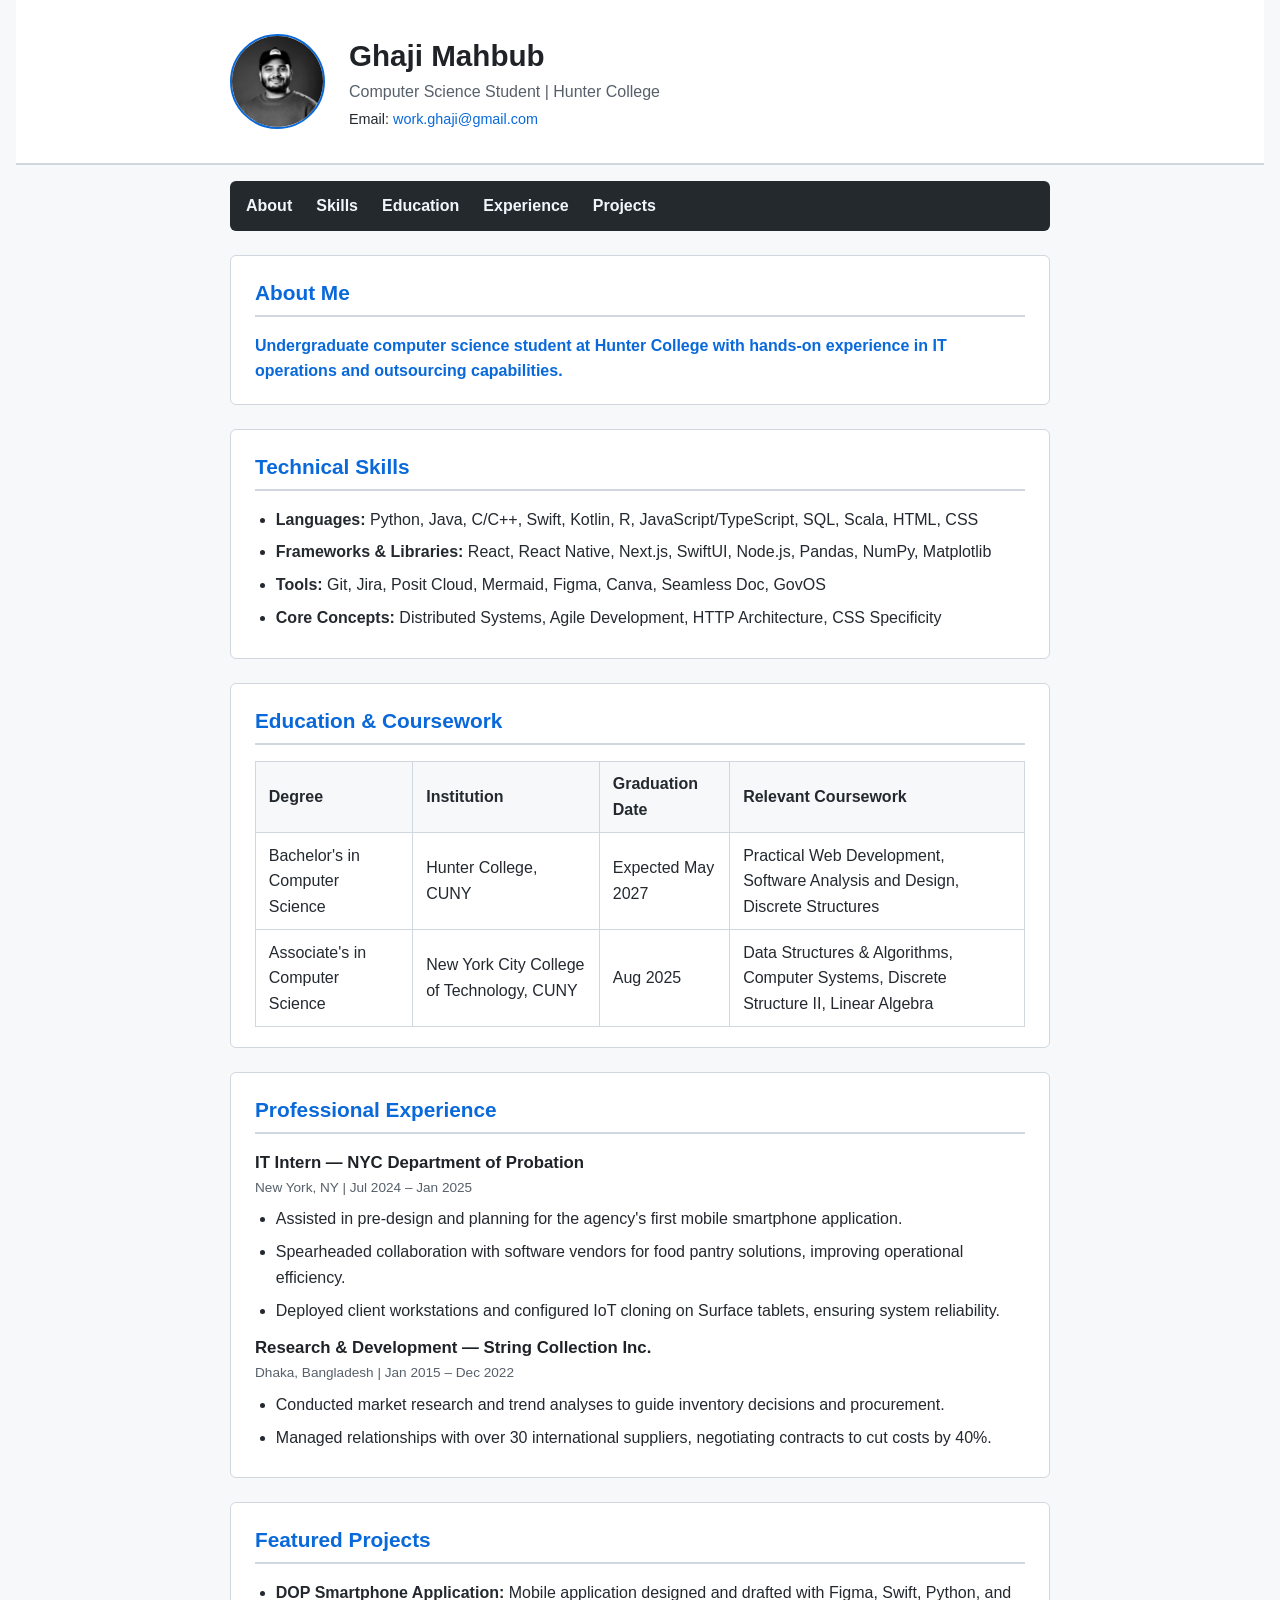
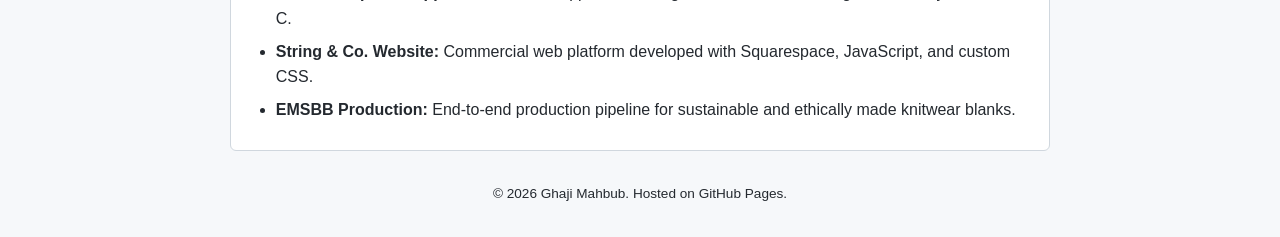
==== index.html @ 5fa1251e "testing" ====
<!DOCTYPE html>
<html lang="en">
<head>
  <meta charset="UTF-8">
  <meta name="viewport" content="width=device-width, initial-scale=1.0">
  <title>Ghaji Mahbub - Resume</title>
  <link rel="stylesheet" href="style.css">
</head>
<body>

  <!-- Header -->
  <header>
    <div class="header-content">
      <img src="assets/headshot.jpeg" alt="Ghaji Mahbub" class="profile-photo">
      <div>
        <h1 id="user-name">Ghaji Mahbub</h1>
        <p class="subtitle">Computer Science Student | Hunter College</p>
        <p class="contact-info">Email: <a href="mailto:work.ghaji@gmail.com">work.ghaji@gmail.com</a></p>
      </div>
    </div>
  </header>

  <!-- Nav -->
  <nav>
    <ul>
      <li><a href="#about">About</a></li>
      <li><a href="#skills">Skills</a></li>
      <li><a href="#education">Education</a></li>
      <li><a href="#experience">Experience</a></li>
      <li><a href="#projects">Projects</a></li>
    </ul>
  </nav>

  <!-- Main -->
  <main>
    <!-- About Section: Targets the CSS Specificity Challenge -->
    <section id="about">
      <h2>About Me</h2>
      <p id="bio-highlight" class="bio-text">
        Undergraduate computer science student at Hunter College with hands-on experience in IT operations and outsourcing capabilities.
      </p>
    </section>

    <!-- Technical Skills Section -->
    <section id="skills">
      <h2>Technical Skills</h2>
      <ul class="skills-list">
        <li><strong>Languages:</strong> Python, Java, C/C++, Swift, Kotlin, R, JavaScript/TypeScript, SQL, Scala, HTML, CSS</li>
        <li><strong>Frameworks &amp; Libraries:</strong> React, React Native, Next.js, SwiftUI, Node.js, Pandas, NumPy, Matplotlib</li>
        <li><strong>Tools:</strong> Git, Jira, Posit Cloud, Mermaid, Figma, Canva, Seamless Doc, GovOS</li>
        <li><strong>Core Concepts:</strong> Distributed Systems, Agile Development, HTTP Architecture, CSS Specificity</li>
      </ul>
    </section>

    <!-- Education Section -->
    <section id="education">
      <h2>Education &amp; Coursework</h2>
      <table class="edu-table">
        <thead>
          <tr>
            <th scope="col">Degree</th>
            <th scope="col">Institution</th>
            <th scope="col">Graduation Date</th>
            <th scope="col">Relevant Coursework</th>
          </tr>
        </thead>
        <tbody>
          <tr>
            <td>Bachelor's in Computer Science</td>
            <td>Hunter College, CUNY</td>
            <td>Expected May 2027</td>
            <td>Practical Web Development, Software Analysis and Design, Discrete Structures</td>
          </tr>
          <tr>
            <td>Associate's in Computer Science</td>
            <td>New York City College of Technology, CUNY</td>
            <td>Aug 2025</td>
            <td>Data Structures &amp; Algorithms, Computer Systems, Discrete Structure II, Linear Algebra</td>
          </tr>
        </tbody>
      </table>
    </section>

    <!-- Professional Experience Section -->
    <section id="experience">
      <h2>Professional Experience</h2>
      <article>
        <h3>IT Intern &mdash; NYC Department of Probation</h3>
        <p class="role-date">New York, NY | Jul 2024 &ndash; Jan 2025</p>
        <ul class="exp-list">
          <li>Assisted in pre-design and planning for the agency's first mobile smartphone application.</li>
          <li>Spearheaded collaboration with software vendors for food pantry solutions, improving operational efficiency.</li>
          <li>Deployed client workstations and configured IoT cloning on Surface tablets, ensuring system reliability.</li>
        </ul>
      </article>

      <article>
        <h3>Research &amp; Development &mdash; String Collection Inc.</h3>
        <p class="role-date">Dhaka, Bangladesh | Jan 2015 &ndash; Dec 2022</p>
        <ul class="exp-list">
          <li>Conducted market research and trend analyses to guide inventory decisions and procurement.</li>
          <li>Managed relationships with over 30 international suppliers, negotiating contracts to cut costs by 40%.</li>
        </ul>
      </article>
    </section>

    <!-- Projects Section -->
    <section id="projects">
      <h2>Featured Projects</h2>
      <ul class="exp-list">
        <li><strong>DOP Smartphone Application:</strong> Mobile application designed and drafted with Figma, Swift, Python, and C.</li>
        <li><strong>String &amp; Co. Website:</strong> Commercial web platform developed with Squarespace, JavaScript, and custom CSS.</li>
        <li><strong>EMSBB Production:</strong> End-to-end production pipeline for sustainable and ethically made knitwear blanks.</li>
      </ul>
    </section>
  </main>

  <!-- Footer -->
  <footer>
    <p>&copy; 2026 Ghaji Mahbub. Hosted on GitHub Pages.</p>
  </footer>

</body>
</html>
---- style.css ----
/* GLOBAL STYLES */
* {
  box-sizing: border-box;
  margin: 0;
  padding: 0;
}

body {
  font-family: Arial, Helvetica, sans-serif;
  line-height: 1.6;
  background-color: #f6f8fa;
  color: #24292f;
  padding: 0 1rem;
}

/* HEADER */
header {
  background-color: #ffffff;
  border-bottom: 2px solid #d0d7de;
  padding: 2rem 1rem;
}

.header-content {
  max-width: 820px;
  margin: 0 auto;
  display: flex;
  align-items: center;
  gap: 1.5rem;
}

.profile-photo {
  width: 95px;
  height: 95px;
  border-radius: 50%;
  object-fit: cover;
  border: 2px solid #0969da;
}

/* ID Selector */
#user-name {
  font-size: 1.85rem;
  color: #1f2328;
}

.subtitle {
  color: #57606a;
  font-size: 1rem;
}

.contact-info {
  font-size: 0.9rem;
  margin-top: 0.2rem;
}

.contact-info a {
  color: #0969da;
  text-decoration: none;
}

.contact-info a:hover {
  text-decoration: underline;
}

/* NAVIGATION */
nav {
  max-width: 820px;
  margin: 1rem auto 1.5rem auto;
  background-color: #24292e;
  border-radius: 6px;
  padding: 0.75rem 1rem;
}

nav ul {
  list-style: none;
  display: flex;
  gap: 1.5rem;
}

nav a {
  color: #f0f6fc;
  text-decoration: none;
  font-weight: 600;
}

nav a:hover {
  text-decoration: underline;
}

/* MAIN CONTENT & SECTIONS */
main {
  max-width: 820px;
  margin: 0 auto;
}

section {
  background-color: #ffffff;
  border: 1px solid #d0d7de;
  border-radius: 6px;
  padding: 1.25rem 1.5rem;
  margin-bottom: 1.5rem;
}

h2 {
  font-size: 1.3rem;
  color: #0969da;
  border-bottom: 2px solid #d0d7de;
  padding-bottom: 0.35rem;
  margin-bottom: 1rem;
}

h3 {
  font-size: 1.05rem;
  color: #1f2328;
  margin-top: 0.75rem;
}

.role-date {
  font-size: 0.85rem;
  color: #57606a;
  margin-bottom: 0.5rem;
}

.skills-list, .exp-list {
  padding-left: 1.3rem;
  margin-top: 0.4rem;
}

.skills-list li, .exp-list li {
  margin-bottom: 0.45rem;
}

/* TABLE STYLING */
.edu-table {
  width: 100%;
  border-collapse: collapse;
  margin-top: 0.5rem;
}

.edu-table th, .edu-table td {
  border: 1px solid #d0d7de;
  padding: 0.6rem 0.8rem;
  text-align: left;
}

.edu-table th {
  background-color: #f6f8fa;
  font-weight: 600;
}

p {
  color: #24292f;
  font-weight: 400;
}

.bio-text {
  color: #cf222e;
  font-weight: 500;
}

#bio-highlight {
  color: #0969da;
  font-weight: 600;
}

/* FOOTER */
footer {
  max-width: 820px;
  margin: 2rem auto;
  text-align: center;
  font-size: 0.85rem;
  color: #57606a;
}
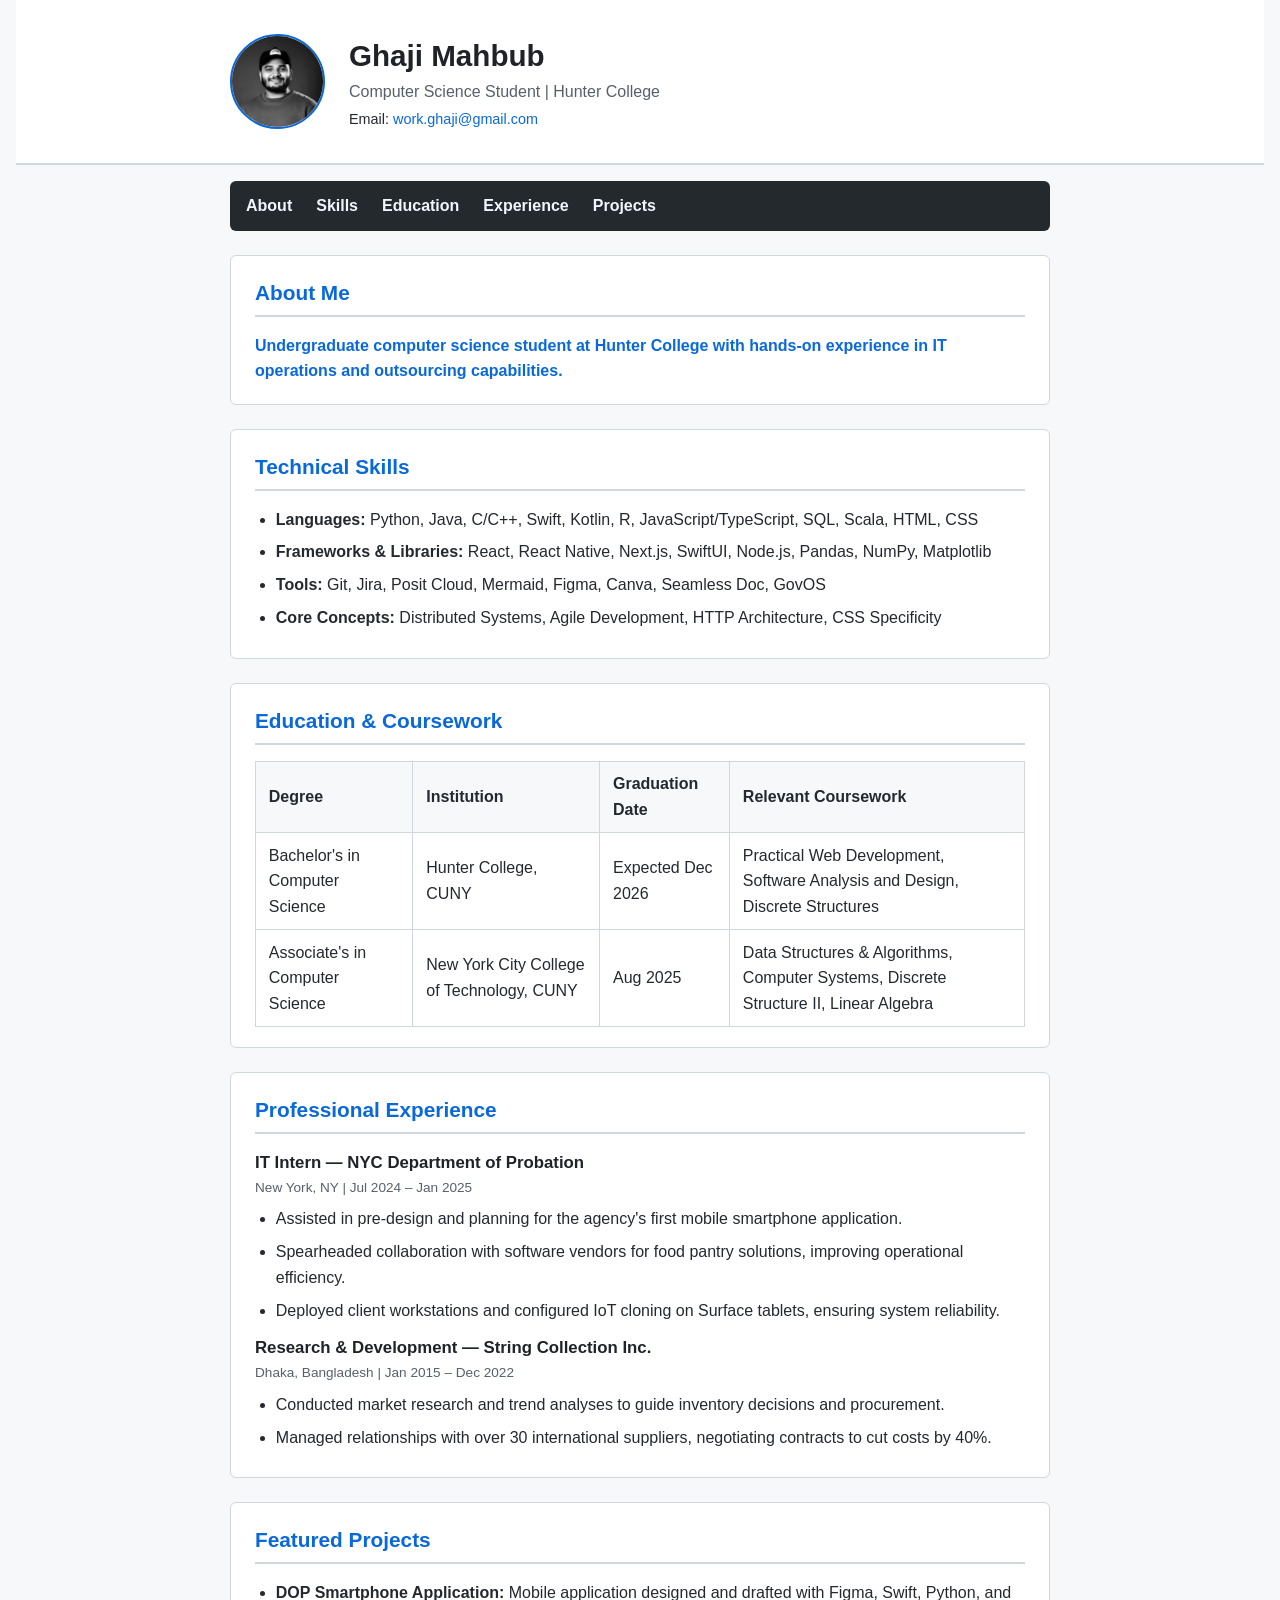
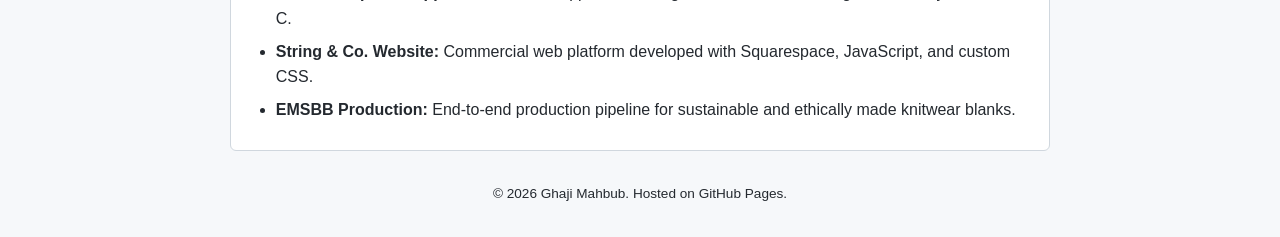
==== commit 9fb0ae21: "testing" ====
--- a/index.html
+++ b/index.html
@@ -68,7 +68,7 @@
           <tr>
             <td>Bachelor's in Computer Science</td>
             <td>Hunter College, CUNY</td>
-            <td>Expected May 2027</td>
+            <td>Expected Dec 2026</td>
             <td>Practical Web Development, Software Analysis and Design, Discrete Structures</td>
           </tr>
           <tr>
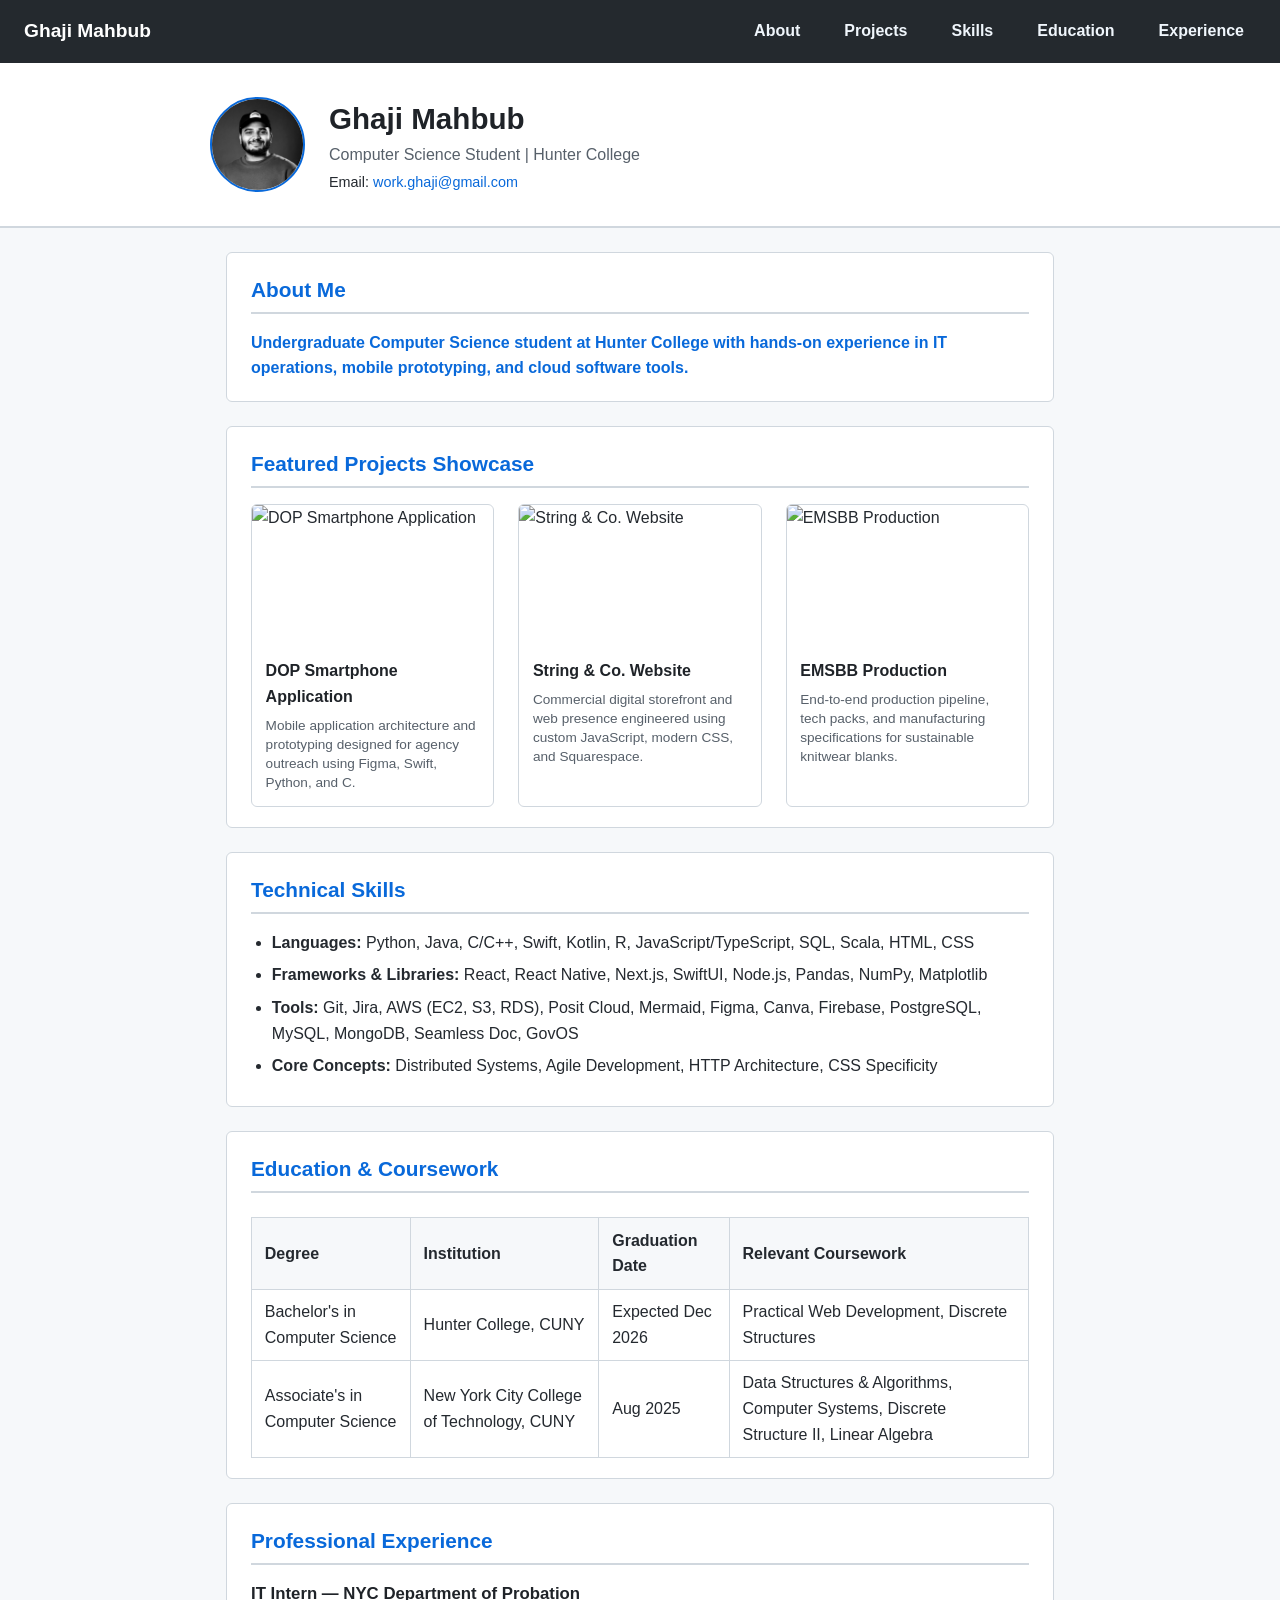
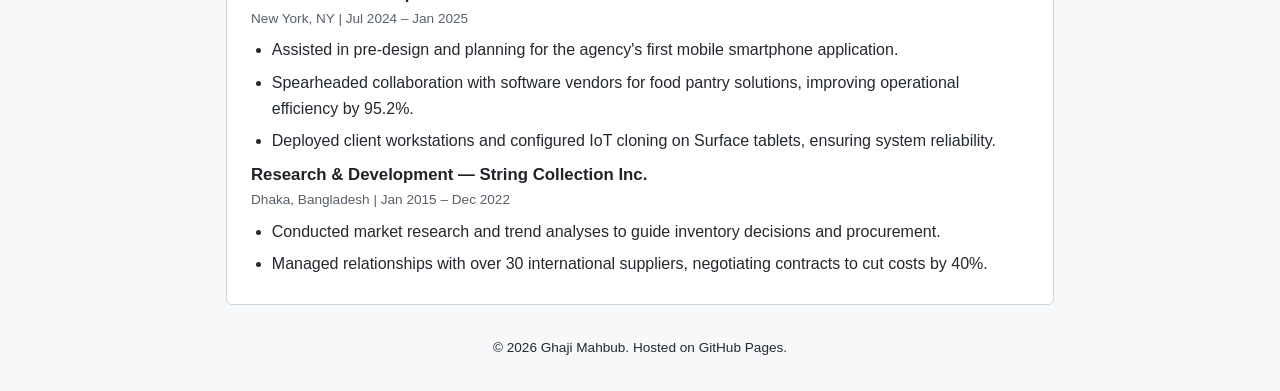
==== commit 08617dcd: "Assignment 2 Moved Assignment 1 to local folder and uploaded Assignment 2" ====
--- a/index.html
+++ b/index.html
@@ -1,17 +1,39 @@
+<!--Ghaji Mahbub
+EMPLID 24127489
+CSCI 39548
+Assignment 2
+Professor Arezoo Bybordi-->
+
 <!DOCTYPE html>
 <html lang="en">
 <head>
   <meta charset="UTF-8">
   <meta name="viewport" content="width=device-width, initial-scale=1.0">
-  <title>Ghaji Mahbub - Resume</title>
+  <title>Ghaji Mahbub - Resume &amp; Portfolio</title>
   <link rel="stylesheet" href="style.css">
 </head>
 <body>
 
+  <!-- Flexbox -->
+
+  <nav class="navbar">
+    <div class="nav-logo">
+      <a href="#about">Ghaji Mahbub</a>
+    </div>
+    <ul class="nav-links">
+      <li><a href="#about">About</a></li>
+      <li><a href="#projects">Projects</a></li>
+      <li><a href="#skills">Skills</a></li>
+      <li><a href="#education">Education</a></li>
+      <li><a href="#experience">Experience</a></li>
+    </ul>
+  </nav>
+
   <!-- Header -->
+
   <header>
     <div class="header-content">
-      <img src="assets/headshot.jpeg" alt="Ghaji Mahbub" class="profile-photo">
+      <img src="assets/profile.jpg" alt="Ghaji Mahbub Headshot" class="profile-photo">
       <div>
         <h1 id="user-name">Ghaji Mahbub</h1>
         <p class="subtitle">Computer Science Student | Hunter College</p>
@@ -20,68 +42,103 @@
     </div>
   </header>
 
-  <!-- Nav -->
-  <nav>
-    <ul>
-      <li><a href="#about">About</a></li>
-      <li><a href="#skills">Skills</a></li>
-      <li><a href="#education">Education</a></li>
-      <li><a href="#experience">Experience</a></li>
-      <li><a href="#projects">Projects</a></li>
-    </ul>
-  </nav>
+  <!-- Main -->
 
-  <!-- Main -->
   <main>
-    <!-- About Section: Targets the CSS Specificity Challenge -->
+
+    <!-- About Section -->
+
     <section id="about">
       <h2>About Me</h2>
       <p id="bio-highlight" class="bio-text">
-        Undergraduate computer science student at Hunter College with hands-on experience in IT operations and outsourcing capabilities.
+        Undergraduate Computer Science student at Hunter College with hands-on experience in IT operations, mobile prototyping, and cloud software tools.
       </p>
     </section>
 
+    <!-- CSS Grid Projects Showcase 3 Column Desktop Grid -->
+
+    <section id="projects">
+      <h2>Featured Projects Showcase</h2>
+      <div class="projects-grid">
+
+        <!-- Project 1 -->
+
+        <article class="project-card">
+          <img src="https://images.unsplash.com/photo-1512941937669-90a1b58e7e9c?auto=format&fit=crop&w=600&q=80" alt="DOP Smartphone Application" class="project-img">
+          <div class="project-body">
+            <h3>DOP Smartphone Application</h3>
+            <p>Mobile application architecture and prototyping designed for agency outreach using Figma, Swift, Python, and C.</p>
+          </div>
+        </article>
+
+        <!-- Project 2 -->
+
+        <article class="project-card">
+          <img src="https://images.unsplash.com/photo-1460925895917-afdab827c52f?auto=format&fit=crop&w=600&q=80" alt="String & Co. Website" class="project-img">
+          <div class="project-body">
+            <h3>String &amp; Co. Website</h3>
+            <p>Commercial digital storefront and web presence engineered using custom JavaScript, modern CSS, and Squarespace.</p>
+          </div>
+        </article>
+
+        <!-- Project 3 -->
+
+        <article class="project-card">
+          <img src="https://images.unsplash.com/photo-1558769132-cb1aea458c5e?auto=format&fit=crop&w=600&q=80" alt="EMSBB Production" class="project-img">
+          <div class="project-body">
+            <h3>EMSBB Production</h3>
+            <p>End-to-end production pipeline, tech packs, and manufacturing specifications for sustainable knitwear blanks.</p>
+          </div>
+        </article>
+      </div>
+    </section>
+
     <!-- Technical Skills Section -->
+
     <section id="skills">
       <h2>Technical Skills</h2>
       <ul class="skills-list">
         <li><strong>Languages:</strong> Python, Java, C/C++, Swift, Kotlin, R, JavaScript/TypeScript, SQL, Scala, HTML, CSS</li>
         <li><strong>Frameworks &amp; Libraries:</strong> React, React Native, Next.js, SwiftUI, Node.js, Pandas, NumPy, Matplotlib</li>
-        <li><strong>Tools:</strong> Git, Jira, Posit Cloud, Mermaid, Figma, Canva, Seamless Doc, GovOS</li>
+        <li><strong>Tools:</strong> Git, Jira, AWS (EC2, S3, RDS), Posit Cloud, Mermaid, Figma, Canva, Firebase, PostgreSQL, MySQL, MongoDB, Seamless Doc, GovOS</li>
         <li><strong>Core Concepts:</strong> Distributed Systems, Agile Development, HTTP Architecture, CSS Specificity</li>
       </ul>
     </section>
 
     <!-- Education Section -->
+
     <section id="education">
       <h2>Education &amp; Coursework</h2>
-      <table class="edu-table">
-        <thead>
-          <tr>
-            <th scope="col">Degree</th>
-            <th scope="col">Institution</th>
-            <th scope="col">Graduation Date</th>
-            <th scope="col">Relevant Coursework</th>
-          </tr>
-        </thead>
-        <tbody>
-          <tr>
-            <td>Bachelor's in Computer Science</td>
-            <td>Hunter College, CUNY</td>
-            <td>Expected Dec 2026</td>
-            <td>Practical Web Development, Software Analysis and Design, Discrete Structures</td>
-          </tr>
-          <tr>
-            <td>Associate's in Computer Science</td>
-            <td>New York City College of Technology, CUNY</td>
-            <td>Aug 2025</td>
-            <td>Data Structures &amp; Algorithms, Computer Systems, Discrete Structure II, Linear Algebra</td>
-          </tr>
-        </tbody>
-      </table>
+      <div class="table-container">
+        <table class="edu-table">
+          <thead>
+            <tr>
+              <th scope="col">Degree</th>
+              <th scope="col">Institution</th>
+              <th scope="col">Graduation Date</th>
+              <th scope="col">Relevant Coursework</th>
+            </tr>
+          </thead>
+          <tbody>
+            <tr>
+              <td>Bachelor's in Computer Science</td>
+              <td>Hunter College, CUNY</td>
+              <td>Expected Dec 2026</td>
+              <td>Practical Web Development, Discrete Structures</td>
+            </tr>
+            <tr>
+              <td>Associate's in Computer Science</td>
+              <td>New York City College of Technology, CUNY</td>
+              <td>Aug 2025</td>
+              <td>Data Structures &amp; Algorithms, Computer Systems, Discrete Structure II, Linear Algebra</td>
+            </tr>
+          </tbody>
+        </table>
+      </div>
     </section>
 
     <!-- Professional Experience Section -->
+
     <section id="experience">
       <h2>Professional Experience</h2>
       <article>
@@ -89,7 +146,7 @@
         <p class="role-date">New York, NY | Jul 2024 &ndash; Jan 2025</p>
         <ul class="exp-list">
           <li>Assisted in pre-design and planning for the agency's first mobile smartphone application.</li>
-          <li>Spearheaded collaboration with software vendors for food pantry solutions, improving operational efficiency.</li>
+          <li>Spearheaded collaboration with software vendors for food pantry solutions, improving operational efficiency by 95.2%.</li>
           <li>Deployed client workstations and configured IoT cloning on Surface tablets, ensuring system reliability.</li>
         </ul>
       </article>
@@ -103,19 +160,10 @@
         </ul>
       </article>
     </section>
-
-    <!-- Projects Section -->
-    <section id="projects">
-      <h2>Featured Projects</h2>
-      <ul class="exp-list">
-        <li><strong>DOP Smartphone Application:</strong> Mobile application designed and drafted with Figma, Swift, Python, and C.</li>
-        <li><strong>String &amp; Co. Website:</strong> Commercial web platform developed with Squarespace, JavaScript, and custom CSS.</li>
-        <li><strong>EMSBB Production:</strong> End-to-end production pipeline for sustainable and ethically made knitwear blanks.</li>
-      </ul>
-    </section>
   </main>
 
   <!-- Footer -->
+
   <footer>
     <p>&copy; 2026 Ghaji Mahbub. Hosted on GitHub Pages.</p>
   </footer>
--- a/style.css
+++ b/style.css
@@ -1,4 +1,9 @@
-/* GLOBAL STYLES */
+/* Ghaji Mahbub
+EMPLID 24127489
+CSCI 39548
+Assignment 2
+Professor Arezoo Bybordi */
+
 * {
   box-sizing: border-box;
   margin: 0;
@@ -10,10 +15,51 @@
   line-height: 1.6;
   background-color: #f6f8fa;
   color: #24292f;
-  padding: 0 1rem;
+}
+
+/* Flexbox */
+
+.navbar {
+  display: flex;
+  justify-content: space-between;
+  align-items: center;
+  background-color: #24292e;
+  padding: 1rem 1.5rem;
+  position: sticky;
+  top: 0;
+  z-index: 1000;
+}
+
+.nav-logo a {
+  color: #ffffff;
+  font-size: 1.2rem;
+  font-weight: 700;
+  text-decoration: none;
+}
+
+.nav-links {
+  display: flex;
+  list-style: none;
+  gap: 1.25rem;
+  align-items: center;
+}
+
+.nav-links a {
+  color: #f0f6fc;
+  text-decoration: none;
+  font-weight: 600;
+  padding: 0.4rem 0.75rem;
+  border-radius: 4px;
+  transition: background-color 0.2s ease, color 0.2s ease;
+}
+
+.nav-links a:hover {
+  background-color: #0969da;
+  color: #ffffff;
 }
 
 /* HEADER */
+
 header {
   background-color: #ffffff;
   border-bottom: 2px solid #d0d7de;
@@ -21,7 +67,7 @@
 }
 
 .header-content {
-  max-width: 820px;
+  max-width: 860px;
   margin: 0 auto;
   display: flex;
   align-items: center;
@@ -34,9 +80,9 @@
   border-radius: 50%;
   object-fit: cover;
   border: 2px solid #0969da;
-}
-
-/* ID Selector */
+  flex-shrink: 0;
+}
+
 #user-name {
   font-size: 1.85rem;
   color: #1f2328;
@@ -61,35 +107,12 @@
   text-decoration: underline;
 }
 
-/* NAVIGATION */
-nav {
-  max-width: 820px;
-  margin: 1rem auto 1.5rem auto;
-  background-color: #24292e;
-  border-radius: 6px;
-  padding: 0.75rem 1rem;
-}
-
-nav ul {
-  list-style: none;
-  display: flex;
-  gap: 1.5rem;
-}
-
-nav a {
-  color: #f0f6fc;
-  text-decoration: none;
-  font-weight: 600;
-}
-
-nav a:hover {
-  text-decoration: underline;
-}
-
-/* MAIN CONTENT & SECTIONS */
+/* Main content and sections */
+
 main {
-  max-width: 820px;
-  margin: 0 auto;
+  max-width: 860px;
+  margin: 1.5rem auto;
+  padding: 0 1rem;
 }
 
 section {
@@ -111,7 +134,7 @@
 h3 {
   font-size: 1.05rem;
   color: #1f2328;
-  margin-top: 0.75rem;
+  margin-top: 0.5rem;
 }
 
 .role-date {
@@ -129,7 +152,56 @@
   margin-bottom: 0.45rem;
 }
 
-/* TABLE STYLING */
+/* CSS grid (Desktop) */
+
+.projects-grid {
+  display: grid;
+  grid-template-columns: repeat(3, 1fr);
+  grid-gap: 1.5rem;
+  margin-top: 0.5rem;
+}
+
+.project-card {
+  background-color: #ffffff;
+  border: 1px solid #d0d7de;
+  border-radius: 6px;
+  overflow: hidden;
+  display: flex;
+  flex-direction: column;
+}
+
+.project-img {
+  width: 100%;
+  height: 140px;
+  object-fit: cover;
+  display: block;
+}
+
+.project-body {
+  padding: 0.85rem;
+  display: flex;
+  flex-direction: column;
+  flex-grow: 1;
+}
+
+.project-body h3 {
+  margin-top: 0;
+  margin-bottom: 0.4rem;
+  font-size: 1rem;
+}
+
+.project-body p {
+  font-size: 0.85rem;
+  color: #57606a;
+  line-height: 1.4;
+}
+
+/* Table Styling */
+
+.table-container {
+  overflow-x: auto;
+}
+
 .edu-table {
   width: 100%;
   border-collapse: collapse;
@@ -163,10 +235,75 @@
 }
 
 /* FOOTER */
+
 footer {
-  max-width: 820px;
+  max-width: 860px;
   margin: 2rem auto;
   text-align: center;
   font-size: 0.85rem;
   color: #57606a;
+}
+
+
+   /* Responsive Media Queries (Mobile) */
+
+@media (max-width: 768px) {
+
+  /* Mobile - Links stack vertically */
+
+  .navbar {
+    flex-direction: column;
+    align-items: flex-start;
+    gap: 0.75rem;
+    padding: 1rem;
+  }
+
+  .nav-links {
+    flex-direction: column;
+    width: 100%;
+    gap: 0.4rem;
+  }
+
+  .nav-links li {
+    width: 100%;
+  }
+
+  .nav-links a {
+    display: block;
+    width: 100%;
+    padding: 0.5rem;
+  }
+
+  /* Header which wraps cleanly */
+
+  .header-content {
+    flex-direction: column;
+    text-align: center;
+    gap: 1rem;
+  }
+
+  /* Mobile - 3 column grid collapses to 1 column layout */
+
+  .projects-grid {
+    grid-template-columns: 1fr;
+    grid-gap: 1.25rem;
+  }
+
+  .project-img {
+    height: 180px;
+  }
+
+  /* Typography adjustments for mobile readability */
+
+  #user-name {
+    font-size: 1.5rem;
+  }
+
+  .subtitle {
+    font-size: 0.95rem;
+  }
+
+  h2 {
+    font-size: 1.15rem;
+  }
 }
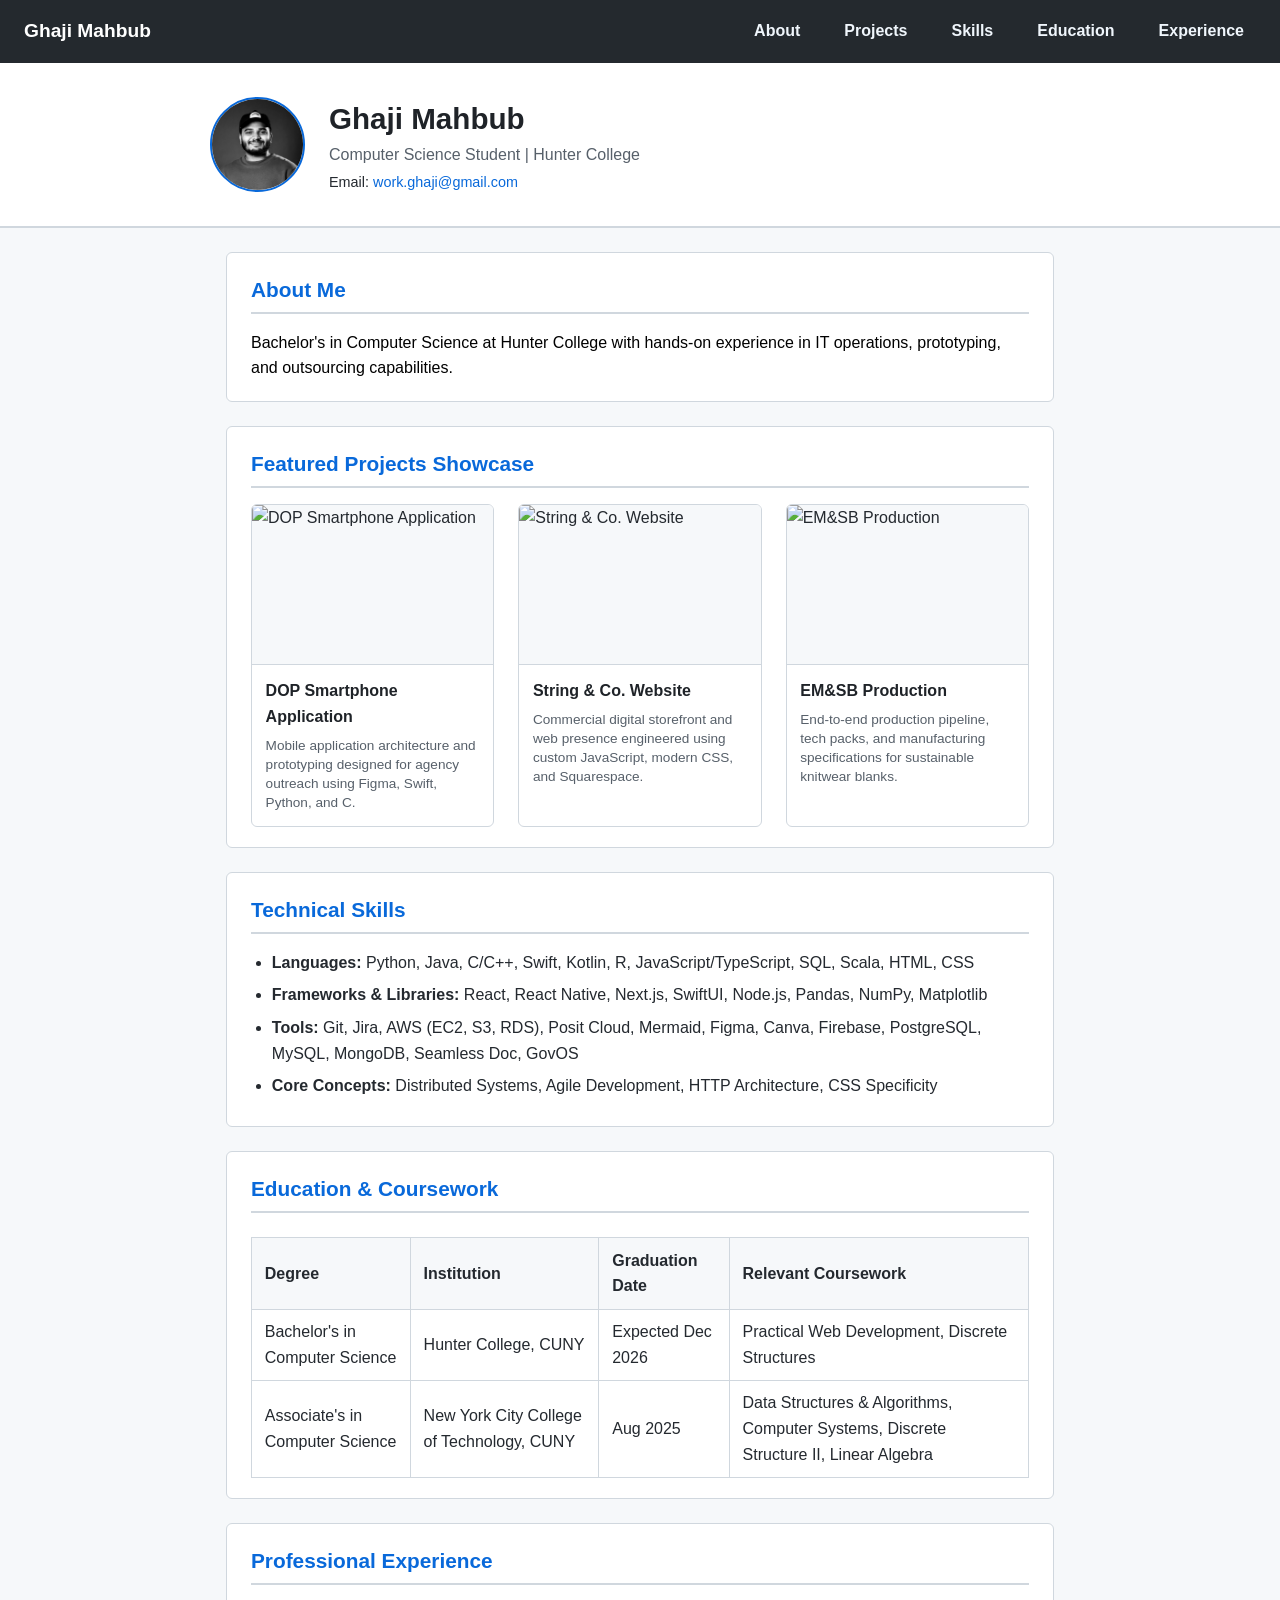
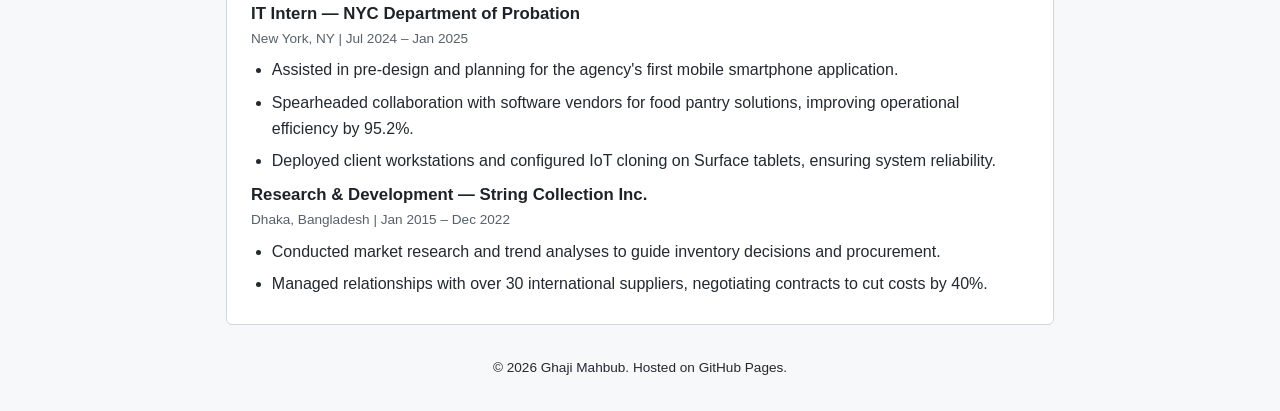
==== commit 7c200851: "Assignement 2 Adjusted and fixed project images" ====
--- a/index.html
+++ b/index.html
@@ -33,7 +33,7 @@
 
   <header>
     <div class="header-content">
-      <img src="assets/profile.jpg" alt="Ghaji Mahbub Headshot" class="profile-photo">
+      <img src="assets/headshot.jpeg" alt="Ghaji Mahbub Headshot" class="profile-photo">
       <div>
         <h1 id="user-name">Ghaji Mahbub</h1>
         <p class="subtitle">Computer Science Student | Hunter College</p>
@@ -51,7 +51,7 @@
     <section id="about">
       <h2>About Me</h2>
       <p id="bio-highlight" class="bio-text">
-        Undergraduate Computer Science student at Hunter College with hands-on experience in IT operations, mobile prototyping, and cloud software tools.
+        Bachelor's in Computer Science at Hunter College with hands-on experience in IT operations, prototyping, and outsourcing capabilities.
       </p>
     </section>
 
@@ -64,7 +64,7 @@
         <!-- Project 1 -->
 
         <article class="project-card">
-          <img src="https://images.unsplash.com/photo-1512941937669-90a1b58e7e9c?auto=format&fit=crop&w=600&q=80" alt="DOP Smartphone Application" class="project-img">
+          <img src="assets/dop.jpg" alt="DOP Smartphone Application" class="project-img">
           <div class="project-body">
             <h3>DOP Smartphone Application</h3>
             <p>Mobile application architecture and prototyping designed for agency outreach using Figma, Swift, Python, and C.</p>
@@ -74,7 +74,7 @@
         <!-- Project 2 -->
 
         <article class="project-card">
-          <img src="https://images.unsplash.com/photo-1460925895917-afdab827c52f?auto=format&fit=crop&w=600&q=80" alt="String & Co. Website" class="project-img">
+          <img src="assets/string.jpg" alt="String & Co. Website" class="project-img">
           <div class="project-body">
             <h3>String &amp; Co. Website</h3>
             <p>Commercial digital storefront and web presence engineered using custom JavaScript, modern CSS, and Squarespace.</p>
@@ -84,9 +84,9 @@
         <!-- Project 3 -->
 
         <article class="project-card">
-          <img src="https://images.unsplash.com/photo-1558769132-cb1aea458c5e?auto=format&fit=crop&w=600&q=80" alt="EMSBB Production" class="project-img">
+          <img src="assets/emsb.png" alt="EM&SB Production" class="project-img">
           <div class="project-body">
-            <h3>EMSBB Production</h3>
+            <h3>EM&SB Production</h3>
             <p>End-to-end production pipeline, tech packs, and manufacturing specifications for sustainable knitwear blanks.</p>
           </div>
         </article>
--- a/style.css
+++ b/style.css
@@ -170,10 +170,15 @@
   flex-direction: column;
 }
 
+/* Image Sizing */
+
 .project-img {
   width: 100%;
-  height: 140px;
+  height: 160px;
   object-fit: cover;
+  object-position: center;
+  background-color: #f6f8fa;
+  border-bottom: 1px solid #d0d7de;
   display: block;
 }
 
@@ -230,8 +235,8 @@
 }
 
 #bio-highlight {
-  color: #0969da;
-  font-weight: 600;
+  color: #000000;
+  font-weight: 500;
 }
 
 /* FOOTER */
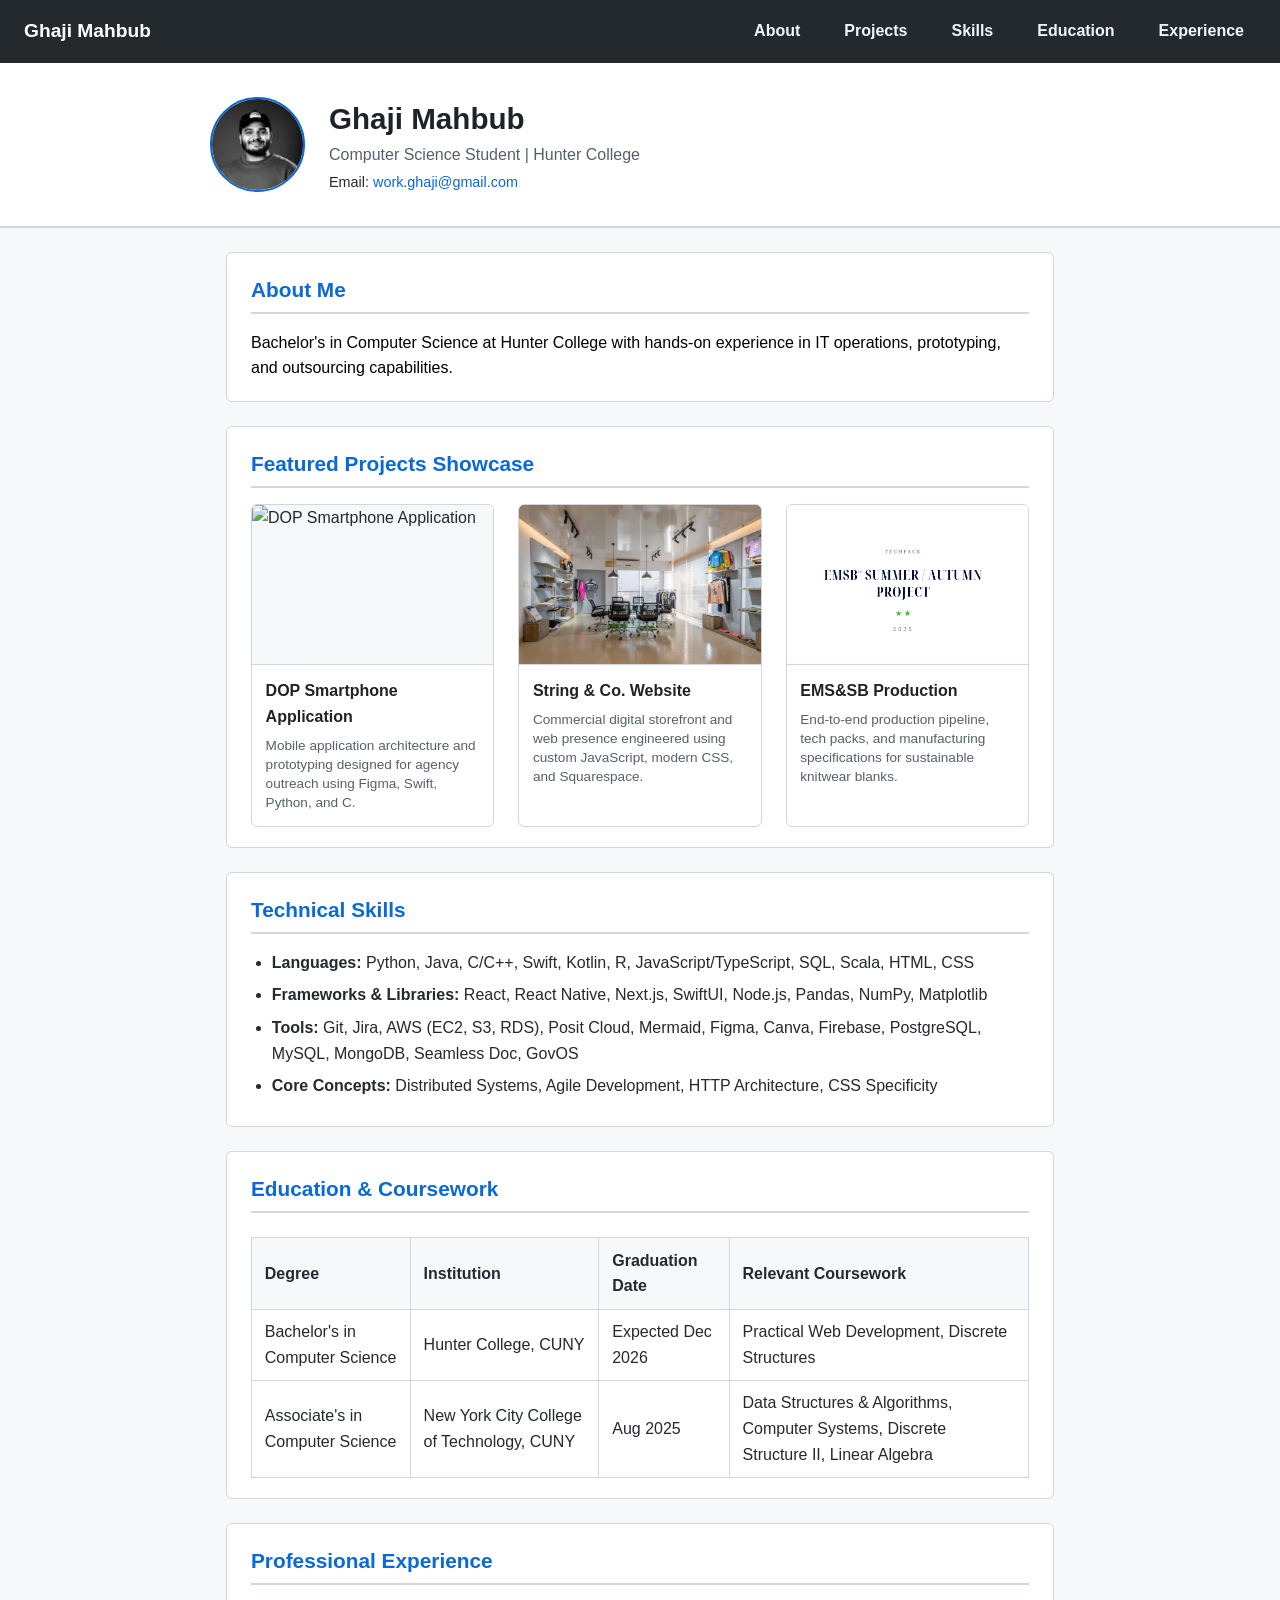
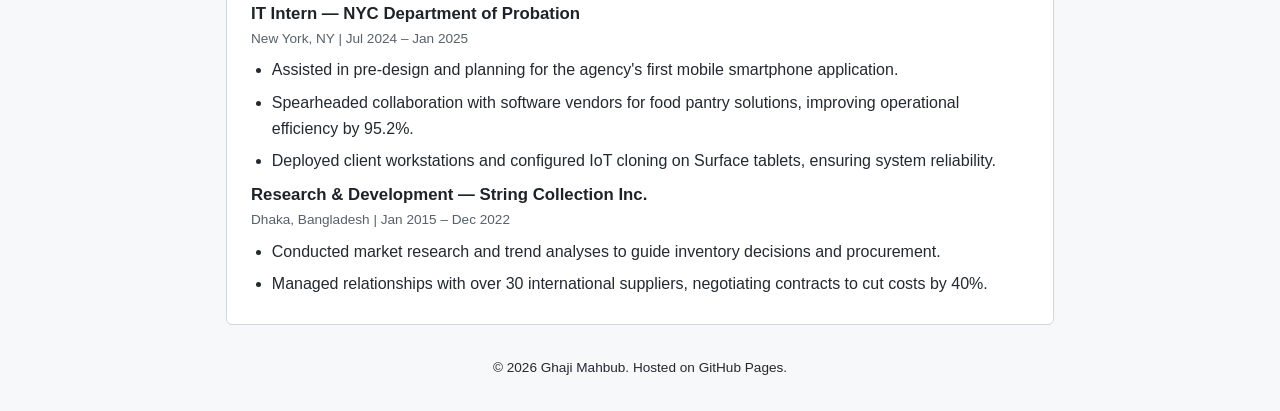
==== commit 07bf29b2: "Assignment 2 Readjusted project showcase sizes" ====
--- a/index.html
+++ b/index.html
@@ -62,7 +62,7 @@
       <div class="projects-grid">
 
         <!-- Project 1 -->
-
+         
         <article class="project-card">
           <img src="assets/dop.jpg" alt="DOP Smartphone Application" class="project-img">
           <div class="project-body">
@@ -72,9 +72,8 @@
         </article>
 
         <!-- Project 2 -->
-
         <article class="project-card">
-          <img src="assets/string.jpg" alt="String & Co. Website" class="project-img">
+          <img src="assets/string.jpg" alt="String &amp; Co. Website" class="project-img">
           <div class="project-body">
             <h3>String &amp; Co. Website</h3>
             <p>Commercial digital storefront and web presence engineered using custom JavaScript, modern CSS, and Squarespace.</p>
@@ -82,11 +81,10 @@
         </article>
 
         <!-- Project 3 -->
-
         <article class="project-card">
-          <img src="assets/emsb.png" alt="EM&SB Production" class="project-img">
+          <img src="assets/emsb.png" alt="EMS&amp;SB Production" class="project-img">
           <div class="project-body">
-            <h3>EM&SB Production</h3>
+            <h3>EMS&amp;SB Production</h3>
             <p>End-to-end production pipeline, tech packs, and manufacturing specifications for sustainable knitwear blanks.</p>
           </div>
         </article>
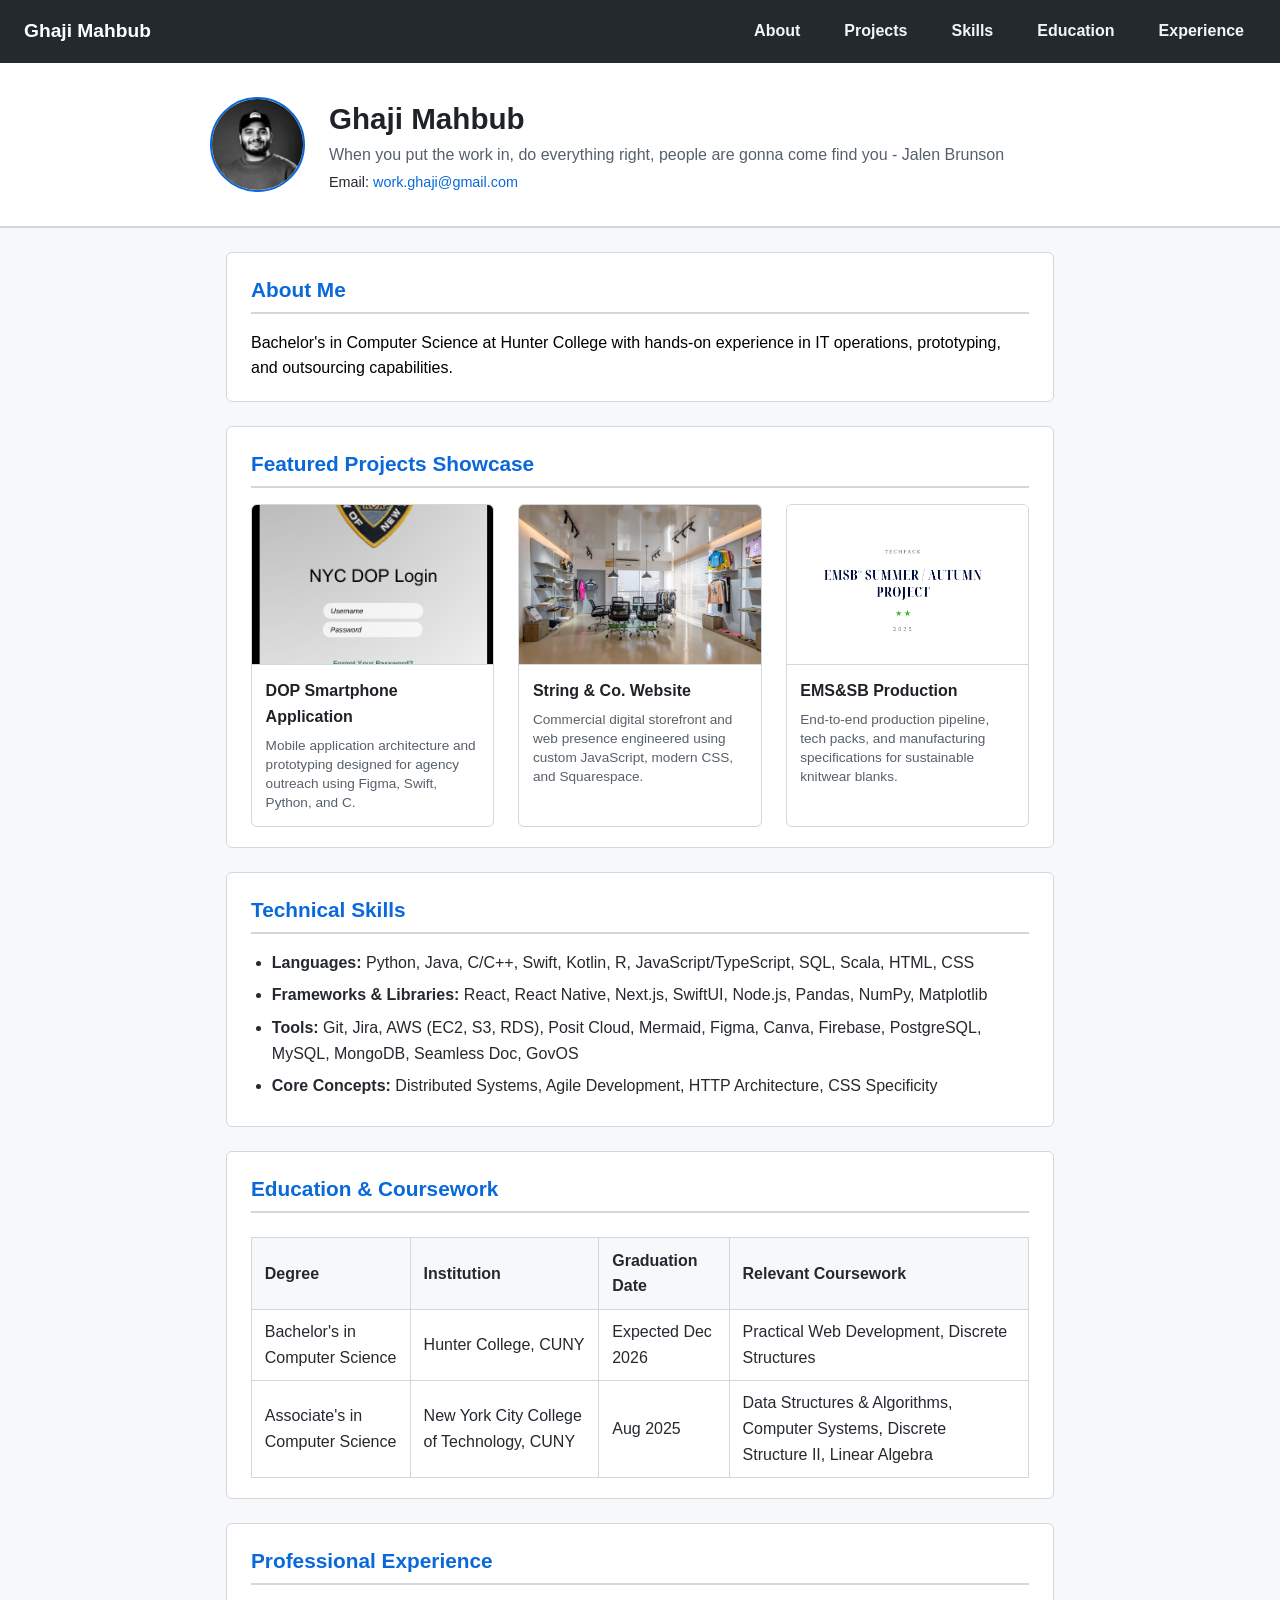
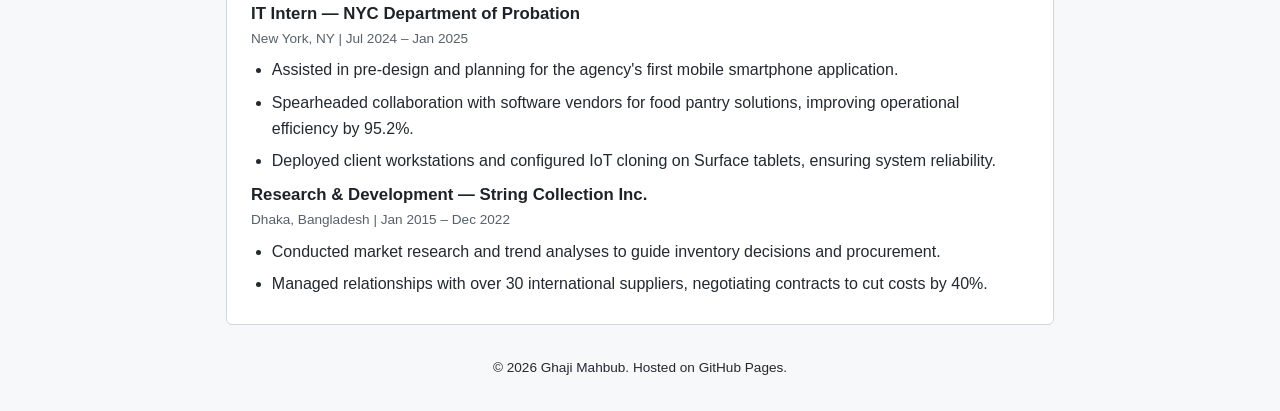
==== commit 88b1af4a: "Assignment 2 fixed image file format" ====
--- a/index.html
+++ b/index.html
@@ -36,7 +36,7 @@
       <img src="assets/headshot.jpeg" alt="Ghaji Mahbub Headshot" class="profile-photo">
       <div>
         <h1 id="user-name">Ghaji Mahbub</h1>
-        <p class="subtitle">Computer Science Student | Hunter College</p>
+        <p class="subtitle">When you put the work in, do everything right, people are gonna come find you - Jalen Brunson</p>
         <p class="contact-info">Email: <a href="mailto:work.ghaji@gmail.com">work.ghaji@gmail.com</a></p>
       </div>
     </div>
@@ -62,9 +62,9 @@
       <div class="projects-grid">
 
         <!-- Project 1 -->
-         
+
         <article class="project-card">
-          <img src="assets/dop.jpg" alt="DOP Smartphone Application" class="project-img">
+          <img src="assets/dop.png" alt="DOP Smartphone Application" class="project-img">
           <div class="project-body">
             <h3>DOP Smartphone Application</h3>
             <p>Mobile application architecture and prototyping designed for agency outreach using Figma, Swift, Python, and C.</p>
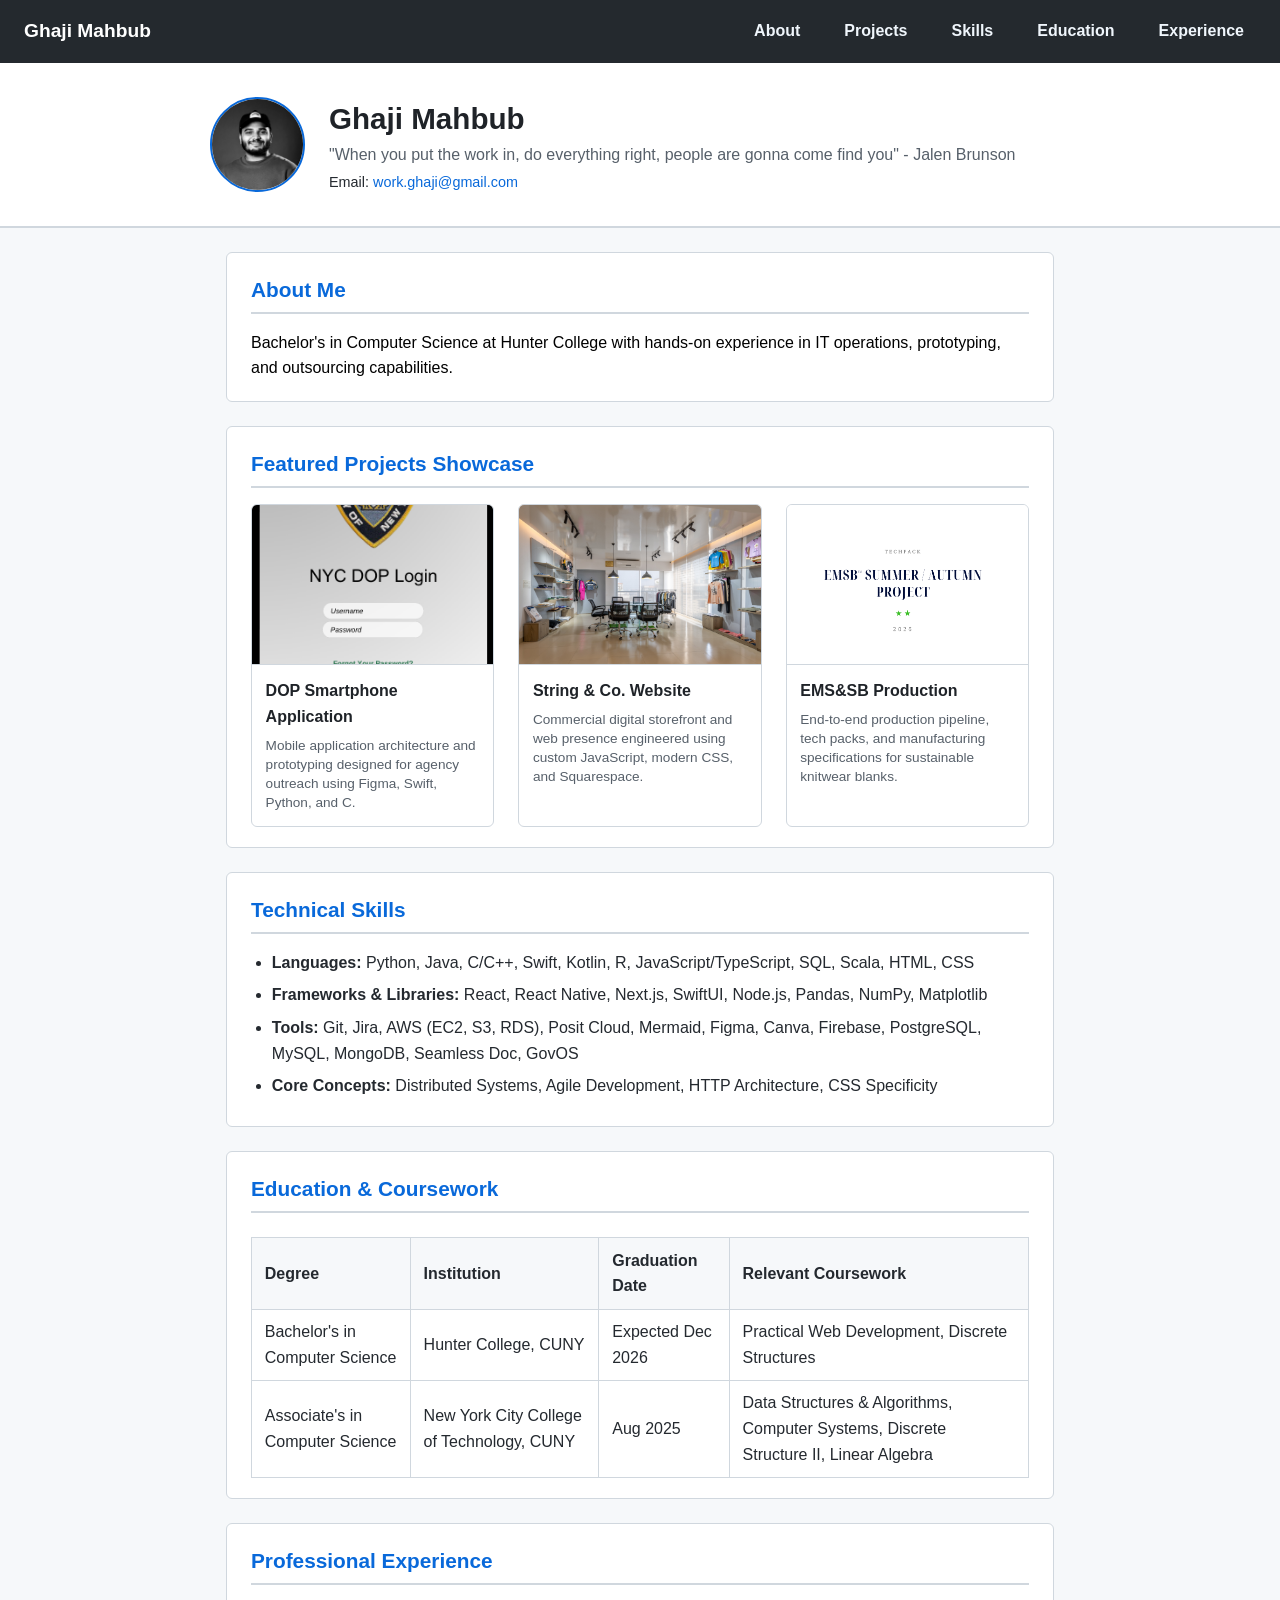
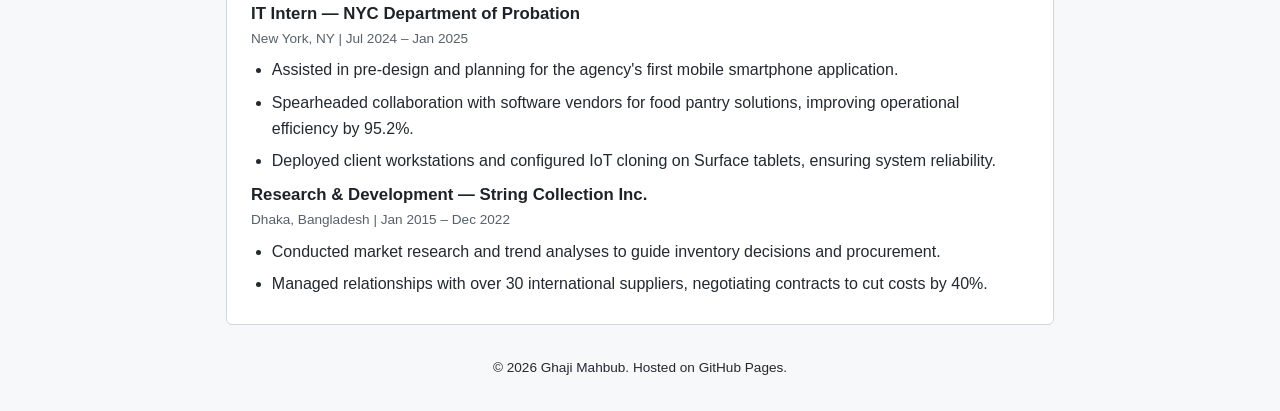
==== commit 93914982: "Update index.html" ====
--- a/index.html
+++ b/index.html
@@ -36,7 +36,7 @@
       <img src="assets/headshot.jpeg" alt="Ghaji Mahbub Headshot" class="profile-photo">
       <div>
         <h1 id="user-name">Ghaji Mahbub</h1>
-        <p class="subtitle">When you put the work in, do everything right, people are gonna come find you - Jalen Brunson</p>
+        <p class="subtitle">"When you put the work in, do everything right, people are gonna come find you" - Jalen Brunson</p>
         <p class="contact-info">Email: <a href="mailto:work.ghaji@gmail.com">work.ghaji@gmail.com</a></p>
       </div>
     </div>
